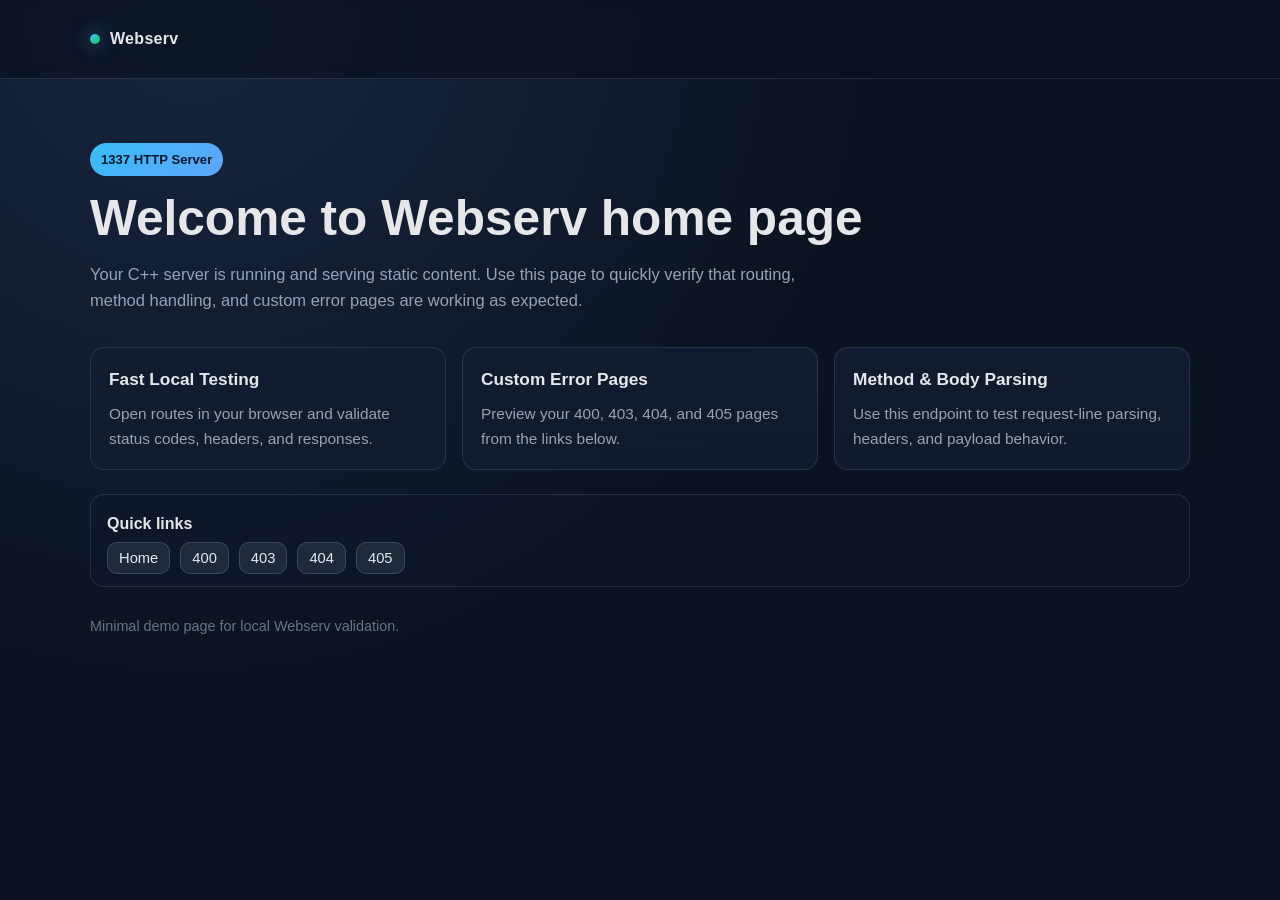
==== www/index.html @ ed0da94d "complete Httpresponse and errorPages" ====
<!DOCTYPE html>
<html lang="en">
<head>
    <meta charset="UTF-8">
    <meta name="viewport" content="width=device-width, initial-scale=1.0">
    <title>Webserv Home Page</title>
    <style>
        :root {
            --bg: #0b1220;
            --bg-soft: #111b2e;
            --card: #121c30;
            --text: #e5e7eb;
            --muted: #94a3b8;
            --accent: #38bdf8;
            --accent-2: #22c55e;
            --border: rgba(148, 163, 184, 0.18);
        }

        * {
            box-sizing: border-box;
            margin: 0;
            padding: 0;
        }

        body {
            font-family: "Inter", "Segoe UI", Arial, sans-serif;
            background: radial-gradient(circle at 15% 0%, #17263f 0%, var(--bg) 50%);
            color: var(--text);
            min-height: 100vh;
            line-height: 1.6;
        }

        .container {
            width: min(1100px, 92%);
            margin: 0 auto;
        }

        header {
            padding: 26px 0;
            border-bottom: 1px solid var(--border);
            background: rgba(11, 18, 32, 0.75);
            backdrop-filter: blur(5px);
            position: sticky;
            top: 0;
        }

        .brand {
            display: flex;
            align-items: center;
            gap: 10px;
            font-weight: 700;
            letter-spacing: 0.3px;
        }

        .dot {
            width: 10px;
            height: 10px;
            border-radius: 999px;
            background: linear-gradient(135deg, var(--accent), var(--accent-2));
            box-shadow: 0 0 18px rgba(56, 189, 248, 0.7);
        }

        main {
            padding: 64px 0 80px;
        }

        .hero {
            display: grid;
            gap: 14px;
            margin-bottom: 34px;
        }

        .badge {
            width: fit-content;
            font-size: 0.82rem;
            color: #0f172a;
            background: linear-gradient(135deg, var(--accent), #60a5fa);
            padding: 6px 11px;
            border-radius: 999px;
            font-weight: 700;
        }

        h1 {
            font-size: clamp(2rem, 6vw, 3.1rem);
            line-height: 1.15;
        }

        .subtitle {
            max-width: 760px;
            color: var(--muted);
            font-size: 1.03rem;
        }

        .grid {
            display: grid;
            grid-template-columns: repeat(auto-fit, minmax(240px, 1fr));
            gap: 16px;
            margin-top: 20px;
        }

        .card {
            background: linear-gradient(180deg, rgba(18, 28, 48, 0.95), rgba(18, 28, 48, 0.75));
            border: 1px solid var(--border);
            border-radius: 14px;
            padding: 18px;
            transition: transform 0.2s ease, border-color 0.2s ease;
        }

        .card:hover {
            transform: translateY(-3px);
            border-color: rgba(56, 189, 248, 0.45);
        }

        .card h2 {
            font-size: 1.08rem;
            margin-bottom: 8px;
        }

        .card p {
            color: var(--muted);
            font-size: 0.96rem;
        }

        .routes {
            margin-top: 24px;
            padding: 16px;
            border: 1px solid var(--border);
            border-radius: 14px;
            background: rgba(15, 23, 42, 0.55);
        }

        .routes h3 {
            margin-bottom: 8px;
            font-size: 1rem;
        }

        .routes ul {
            list-style: none;
            display: flex;
            flex-wrap: wrap;
            gap: 10px;
        }

        .routes a {
            text-decoration: none;
            color: #e2e8f0;
            background: #1e293b;
            border: 1px solid rgba(148, 163, 184, 0.25);
            padding: 7px 11px;
            border-radius: 10px;
            font-size: 0.92rem;
        }

        .routes a:hover {
            border-color: rgba(56, 189, 248, 0.55);
            color: #bae6fd;
        }

        footer {
            margin-top: 28px;
            color: #64748b;
            font-size: 0.9rem;
        }
    </style>
</head>
<body>
    <header>
        <div class="container brand">
            <span class="dot"></span>
            <span>Webserv</span>
        </div>
    </header>

    <main class="container">
        <section class="hero">
            <span class="badge">1337 HTTP Server</span>
            <h1>Welcome to Webserv home page</h1>
            <p class="subtitle">
                Your C++ server is running and serving static content. Use this page to quickly verify
                that routing, method handling, and custom error pages are working as expected.
            </p>
        </section>

        <section class="grid">
            <article class="card">
                <h2>Fast Local Testing</h2>
                <p>Open routes in your browser and validate status codes, headers, and responses.</p>
            </article>
            <article class="card">
                <h2>Custom Error Pages</h2>
                <p>Preview your 400, 403, 404, and 405 pages from the links below.</p>
            </article>
            <article class="card">
                <h2>Method & Body Parsing</h2>
                <p>Use this endpoint to test request-line parsing, headers, and payload behavior.</p>
            </article>
        </section>

        <section class="routes">
            <h3>Quick links</h3>
            <ul>
                <li><a href="/">Home</a></li>
                <li><a href="/error/400.html">400</a></li>
                <li><a href="/error/403.html">403</a></li>
                <li><a href="/error/404.html">404</a></li>
                <li><a href="/error/405.html">405</a></li>
            </ul>
        </section>

        <footer>
            Minimal demo page for local Webserv validation.
        </footer>
    </main>
</body>
</html>
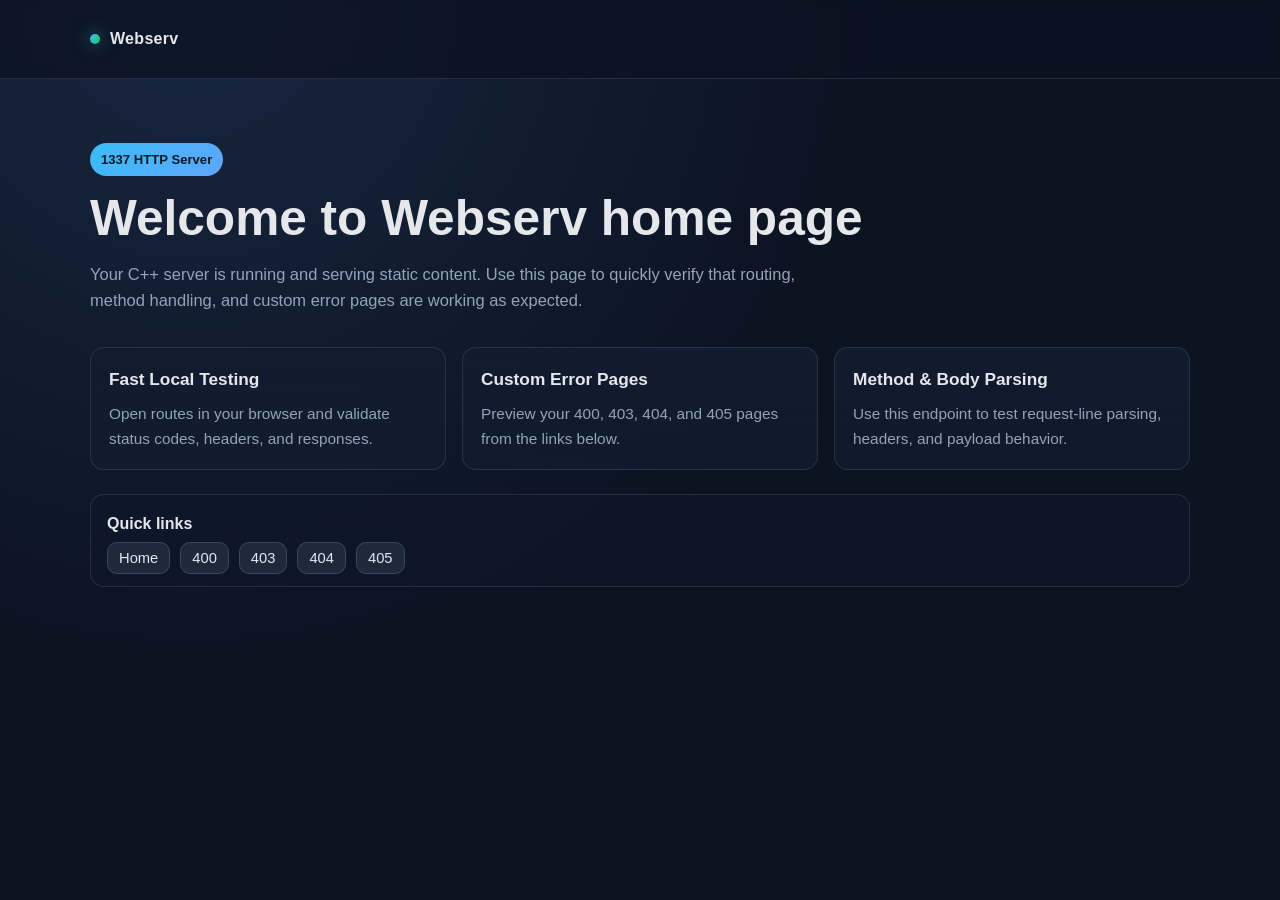
==== commit 882a9edc: "update errorResponse" ====
--- a/www/index.html
+++ b/www/index.html
@@ -206,10 +206,6 @@
                 <li><a href="/error/405.html">405</a></li>
             </ul>
         </section>
-
-        <footer>
-            Minimal demo page for local Webserv validation.
-        </footer>
     </main>
 </body>
 </html>
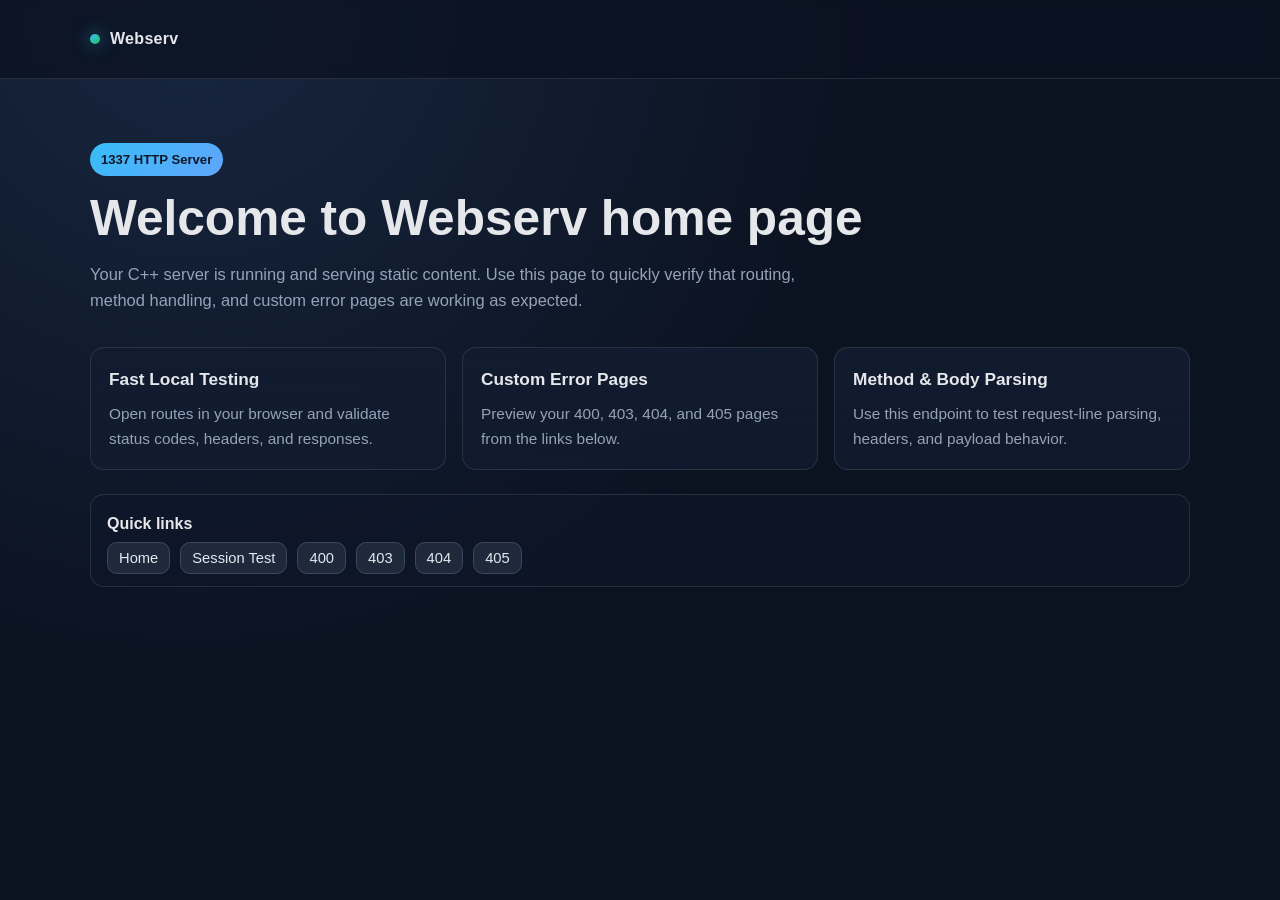
==== commit 09e63339: "implement session management and update HTTP request/response handling" ====
--- a/www/index.html
+++ b/www/index.html
@@ -200,6 +200,7 @@
             <h3>Quick links</h3>
             <ul>
                 <li><a href="/">Home</a></li>
+                <li><a href="/counter">Session Test</a></li>
                 <li><a href="/error/400.html">400</a></li>
                 <li><a href="/error/403.html">403</a></li>
                 <li><a href="/error/404.html">404</a></li>
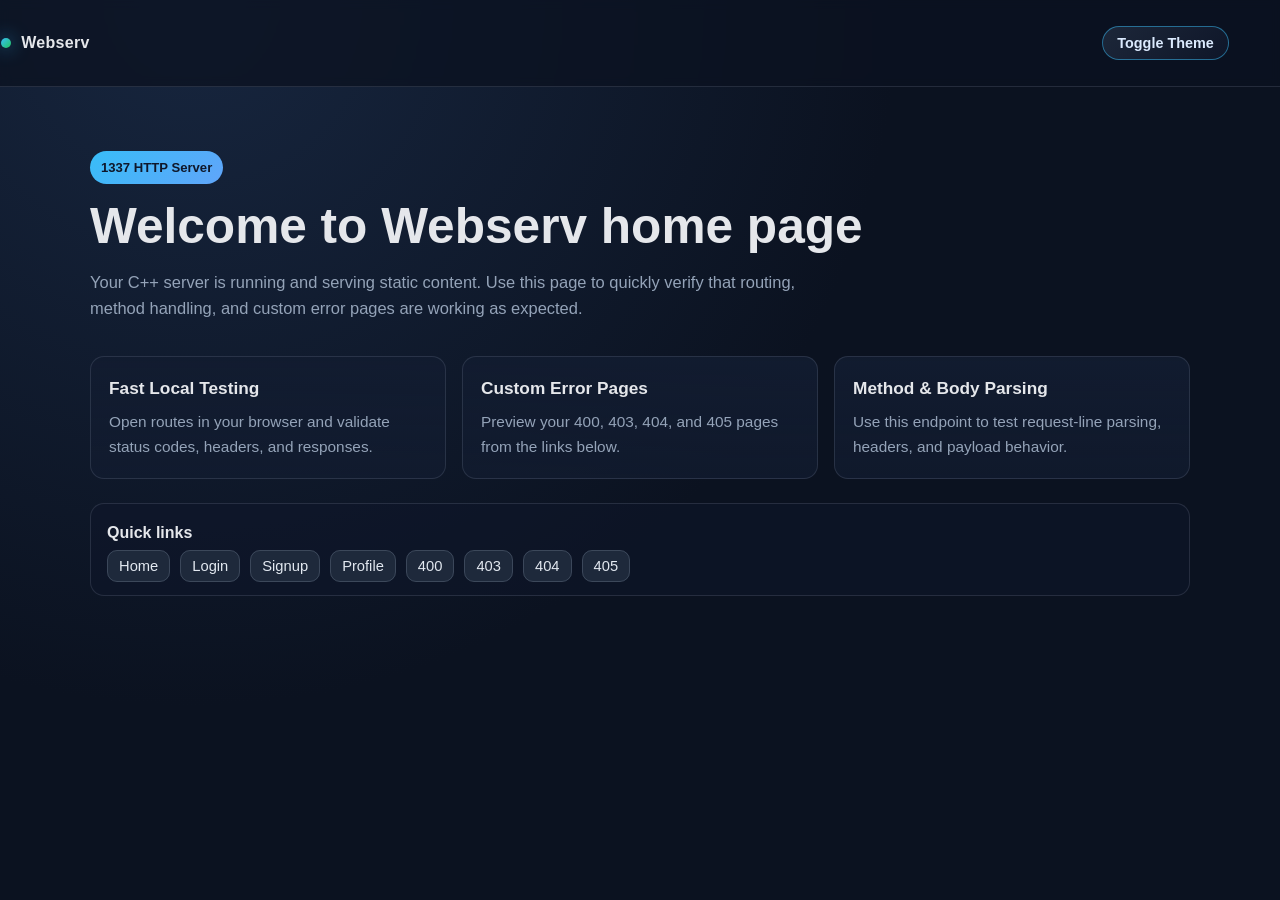
==== commit ac393d80: "add login/signup flow with cookie-based redirects and theme toggle" ====
--- a/www/index.html
+++ b/www/index.html
@@ -3,171 +3,20 @@
 <head>
     <meta charset="UTF-8">
     <meta name="viewport" content="width=device-width, initial-scale=1.0">
+    <link rel="stylesheet" href="style/style.css">
+    <link rel="icon" type="image/x-icon" href="favicon.ico">
     <title>Webserv Home Page</title>
-    <style>
-        :root {
-            --bg: #0b1220;
-            --bg-soft: #111b2e;
-            --card: #121c30;
-            --text: #e5e7eb;
-            --muted: #94a3b8;
-            --accent: #38bdf8;
-            --accent-2: #22c55e;
-            --border: rgba(148, 163, 184, 0.18);
-        }
-
-        * {
-            box-sizing: border-box;
-            margin: 0;
-            padding: 0;
-        }
-
-        body {
-            font-family: "Inter", "Segoe UI", Arial, sans-serif;
-            background: radial-gradient(circle at 15% 0%, #17263f 0%, var(--bg) 50%);
-            color: var(--text);
-            min-height: 100vh;
-            line-height: 1.6;
-        }
-
-        .container {
-            width: min(1100px, 92%);
-            margin: 0 auto;
-        }
-
-        header {
-            padding: 26px 0;
-            border-bottom: 1px solid var(--border);
-            background: rgba(11, 18, 32, 0.75);
-            backdrop-filter: blur(5px);
-            position: sticky;
-            top: 0;
-        }
-
-        .brand {
-            display: flex;
-            align-items: center;
-            gap: 10px;
-            font-weight: 700;
-            letter-spacing: 0.3px;
-        }
-
-        .dot {
-            width: 10px;
-            height: 10px;
-            border-radius: 999px;
-            background: linear-gradient(135deg, var(--accent), var(--accent-2));
-            box-shadow: 0 0 18px rgba(56, 189, 248, 0.7);
-        }
-
-        main {
-            padding: 64px 0 80px;
-        }
-
-        .hero {
-            display: grid;
-            gap: 14px;
-            margin-bottom: 34px;
-        }
-
-        .badge {
-            width: fit-content;
-            font-size: 0.82rem;
-            color: #0f172a;
-            background: linear-gradient(135deg, var(--accent), #60a5fa);
-            padding: 6px 11px;
-            border-radius: 999px;
-            font-weight: 700;
-        }
-
-        h1 {
-            font-size: clamp(2rem, 6vw, 3.1rem);
-            line-height: 1.15;
-        }
-
-        .subtitle {
-            max-width: 760px;
-            color: var(--muted);
-            font-size: 1.03rem;
-        }
-
-        .grid {
-            display: grid;
-            grid-template-columns: repeat(auto-fit, minmax(240px, 1fr));
-            gap: 16px;
-            margin-top: 20px;
-        }
-
-        .card {
-            background: linear-gradient(180deg, rgba(18, 28, 48, 0.95), rgba(18, 28, 48, 0.75));
-            border: 1px solid var(--border);
-            border-radius: 14px;
-            padding: 18px;
-            transition: transform 0.2s ease, border-color 0.2s ease;
-        }
-
-        .card:hover {
-            transform: translateY(-3px);
-            border-color: rgba(56, 189, 248, 0.45);
-        }
-
-        .card h2 {
-            font-size: 1.08rem;
-            margin-bottom: 8px;
-        }
-
-        .card p {
-            color: var(--muted);
-            font-size: 0.96rem;
-        }
-
-        .routes {
-            margin-top: 24px;
-            padding: 16px;
-            border: 1px solid var(--border);
-            border-radius: 14px;
-            background: rgba(15, 23, 42, 0.55);
-        }
-
-        .routes h3 {
-            margin-bottom: 8px;
-            font-size: 1rem;
-        }
-
-        .routes ul {
-            list-style: none;
-            display: flex;
-            flex-wrap: wrap;
-            gap: 10px;
-        }
-
-        .routes a {
-            text-decoration: none;
-            color: #e2e8f0;
-            background: #1e293b;
-            border: 1px solid rgba(148, 163, 184, 0.25);
-            padding: 7px 11px;
-            border-radius: 10px;
-            font-size: 0.92rem;
-        }
-
-        .routes a:hover {
-            border-color: rgba(56, 189, 248, 0.55);
-            color: #bae6fd;
-        }
-
-        footer {
-            margin-top: 28px;
-            color: #64748b;
-            font-size: 0.9rem;
-        }
-    </style>
 </head>
-<body>
+<body class="theme-dark">
     <header>
-        <div class="container brand">
-            <span class="dot"></span>
-            <span>Webserv</span>
+        <div class="header-inner">
+            <div class="container brand">
+                <span class="dot"></span>
+                <span>Webserv</span>
+            </div>
+            <form action="/toggle-theme" method="post" class="theme-toggle-form">
+                <button type="submit" class="theme-toggle-btn">Toggle Theme</button>
+            </form>
         </div>
     </header>
 
@@ -200,7 +49,9 @@
             <h3>Quick links</h3>
             <ul>
                 <li><a href="/">Home</a></li>
-                <li><a href="/counter">Session Test</a></li>
+                <li><a href="/login.html">Login</a></li>
+                <li><a href="/signup.html">Signup</a></li>
+                <li><a href="/profile.html">Profile</a></li>
                 <li><a href="/error/400.html">400</a></li>
                 <li><a href="/error/403.html">403</a></li>
                 <li><a href="/error/404.html">404</a></li>
--- a/www/style/style.css
+++ b/www/style/style.css
@@ -0,0 +1,246 @@
+:root {
+    --bg: #0b1220;
+    --bg-soft: #111b2e;
+    --card: #121c30;
+    --text: #e5e7eb;
+    --muted: #94a3b8;
+    --accent: #38bdf8;
+    --accent-2: #22c55e;
+    --border: rgba(148, 163, 184, 0.18);
+}
+
+body.theme-light {
+    --bg: #f8fafc;
+    --bg-soft: #ffffff;
+    --card: #ffffff;
+    --text: #0f172a;
+    --muted: #475569;
+    --accent: #0ea5e9;
+    --accent-2: #10b981;
+    --border: rgba(15, 23, 42, 0.12);
+}
+
+* {
+    box-sizing: border-box;
+    margin: 0;
+    padding: 0;
+}
+
+.header-inner {
+    display: flex;
+    align-items: center;
+    justify-content: space-between;
+}
+
+header {
+    padding: 26px 0;
+    border-bottom: 1px solid var(--border);
+    background: rgba(11, 18, 32, 0.75);
+    backdrop-filter: blur(5px);
+    position: sticky;
+    top: 0;
+}
+
+body {
+    font-family: "Inter", "Segoe UI", Arial, sans-serif;
+    background: radial-gradient(circle at 15% 0%, #17263f 0%, var(--bg) 50%);
+    color: var(--text);
+    min-height: 100vh;
+    line-height: 1.6;
+}
+
+.container {
+    width: min(1100px, 92%);
+    margin: 0 auto;
+}
+
+header {
+    padding: 26px 0;
+    border-bottom: 1px solid var(--border);
+    background: rgba(11, 18, 32, 0.75);
+    backdrop-filter: blur(5px);
+    position: sticky;
+    top: 0;
+}
+
+.brand {
+    display: flex;
+    align-items: center;
+    gap: 10px;
+    font-weight: 700;
+    letter-spacing: 0.3px;
+}
+
+.dot {
+    width: 10px;
+    height: 10px;
+    border-radius: 999px;
+    background: linear-gradient(135deg, var(--accent), var(--accent-2));
+    box-shadow: 0 0 18px rgba(56, 189, 248, 0.7);
+}
+
+.theme-toggle-form {
+    margin-right: 4%;
+}
+
+.theme-toggle-btn {
+    border: 1px solid rgba(56, 189, 248, 0.5);
+    border-radius: 999px;
+    padding: 8px 14px;
+    font-size: 0.9rem;
+    font-weight: 700;
+    color: #dbeafe;
+    background: linear-gradient(135deg, rgba(30, 41, 59, 0.95), rgba(15, 23, 42, 0.95));
+    cursor: pointer;
+    transition: border-color 0.2s ease, color 0.2s ease, transform 0.2s ease;
+}
+
+.theme-toggle-btn:hover {
+    border-color: rgba(56, 189, 248, 0.85);
+    color: #bae6fd;
+    transform: translateY(-1px);
+}
+
+.theme-toggle-btn:focus {
+    outline: none;
+    box-shadow: 0 0 0 3px rgba(56, 189, 248, 0.25);
+}
+
+main {
+    padding: 64px 0 80px;
+}
+
+.hero {
+    display: grid;
+    gap: 14px;
+    margin-bottom: 34px;
+}
+
+.badge {
+    width: fit-content;
+    font-size: 0.82rem;
+    color: #0f172a;
+    background: linear-gradient(135deg, var(--accent), #60a5fa);
+    padding: 6px 11px;
+    border-radius: 999px;
+    font-weight: 700;
+}
+
+h1 {
+    font-size: clamp(2rem, 6vw, 3.1rem);
+    line-height: 1.15;
+}
+
+.subtitle {
+    max-width: 760px;
+    color: var(--muted);
+    font-size: 1.03rem;
+}
+
+.grid {
+    display: grid;
+    grid-template-columns: repeat(auto-fit, minmax(240px, 1fr));
+    gap: 16px;
+    margin-top: 20px;
+}
+
+.card {
+    background: linear-gradient(180deg, rgba(18, 28, 48, 0.95), rgba(18, 28, 48, 0.75));
+    border: 1px solid var(--border);
+    border-radius: 14px;
+    padding: 18px;
+    transition: transform 0.2s ease, border-color 0.2s ease;
+}
+
+.card:hover {
+    transform: translateY(-3px);
+    border-color: rgba(56, 189, 248, 0.45);
+}
+
+.card h2 {
+    font-size: 1.08rem;
+    margin-bottom: 8px;
+}
+
+.card p {
+    color: var(--muted);
+    font-size: 0.96rem;
+}
+
+.routes {
+    margin-top: 24px;
+    padding: 16px;
+    border: 1px solid var(--border);
+    border-radius: 14px;
+    background: rgba(15, 23, 42, 0.55);
+}
+
+.routes h3 {
+    margin-bottom: 8px;
+    font-size: 1rem;
+}
+
+.routes ul {
+    list-style: none;
+    display: flex;
+    flex-wrap: wrap;
+    gap: 10px;
+}
+
+.routes a {
+    text-decoration: none;
+    color: #e2e8f0;
+    background: #1e293b;
+    border: 1px solid rgba(148, 163, 184, 0.25);
+    padding: 7px 11px;
+    border-radius: 10px;
+    font-size: 0.92rem;
+}
+
+.routes a:hover {
+    border-color: rgba(56, 189, 248, 0.55);
+    color: #bae6fd;
+}
+
+footer {
+    margin-top: 28px;
+    color: #64748b;
+    font-size: 0.9rem;
+}
+
+body.theme-light {
+    background: radial-gradient(circle at 15% 0%, #dbeafe 0%, var(--bg) 55%);
+}
+
+body.theme-light header {
+    background: rgba(255, 255, 255, 0.86);
+}
+
+body.theme-light .theme-toggle-btn {
+    color: #0f172a;
+    background: linear-gradient(135deg, #ffffff, #f1f5f9);
+    border-color: rgba(14, 165, 233, 0.4);
+}
+
+body.theme-light .theme-toggle-btn:hover {
+    color: #0369a1;
+    border-color: rgba(14, 165, 233, 0.75);
+}
+
+body.theme-light .card {
+    background: linear-gradient(180deg, #ffffff, #f8fafc);
+}
+
+body.theme-light .routes {
+    background: rgba(255, 255, 255, 0.9);
+}
+
+body.theme-light .routes a {
+    color: #0f172a;
+    background: #f1f5f9;
+    border-color: rgba(15, 23, 42, 0.12);
+}
+
+body.theme-light .routes a:hover {
+    color: #0c4a6e;
+}
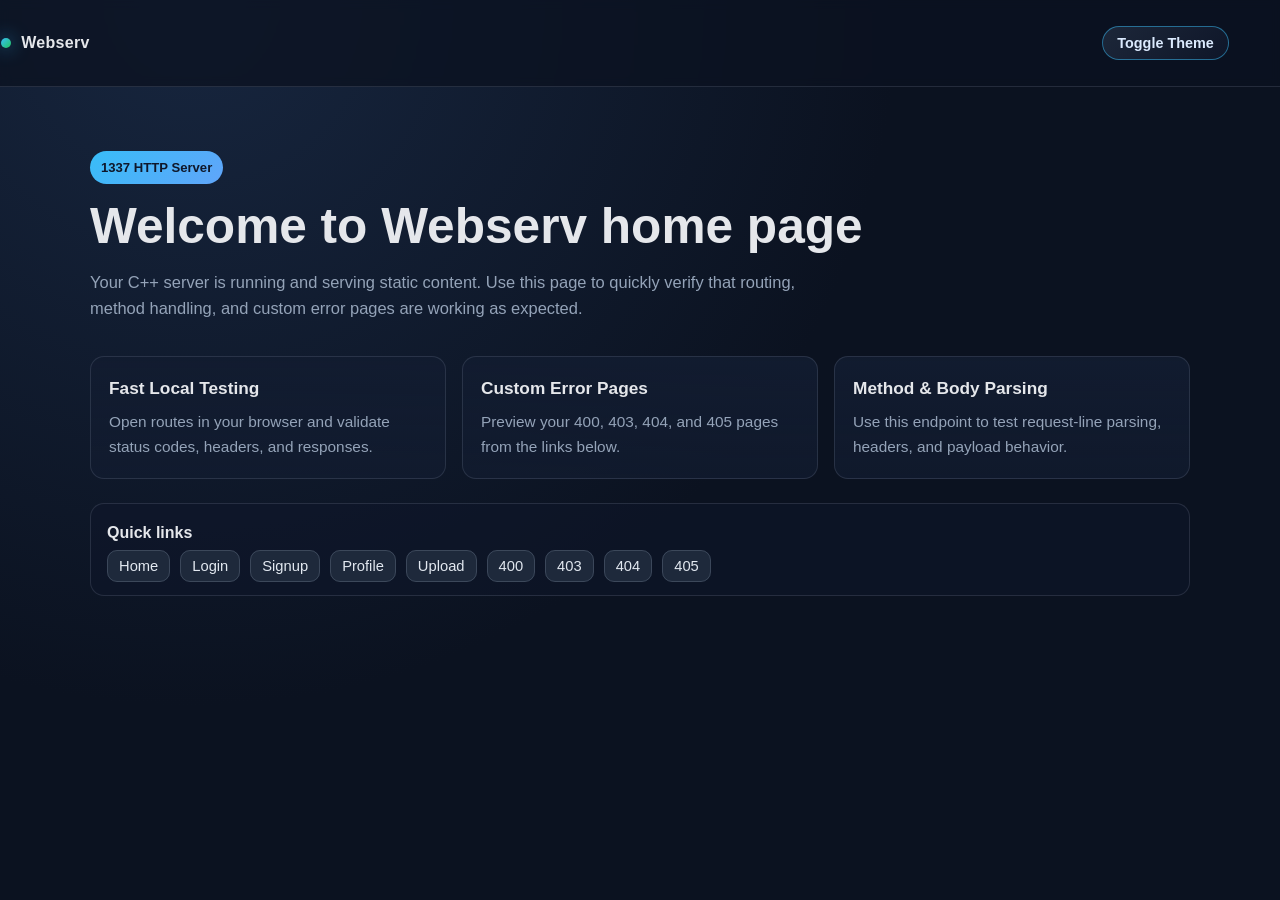
==== commit 76433c30: "implement file upload functionality" ====
--- a/www/index.html
+++ b/www/index.html
@@ -52,6 +52,7 @@
                 <li><a href="/login.html">Login</a></li>
                 <li><a href="/signup.html">Signup</a></li>
                 <li><a href="/profile.html">Profile</a></li>
+                <li><a href="/upload.html">Upload</a></li>
                 <li><a href="/error/400.html">400</a></li>
                 <li><a href="/error/403.html">403</a></li>
                 <li><a href="/error/404.html">404</a></li>
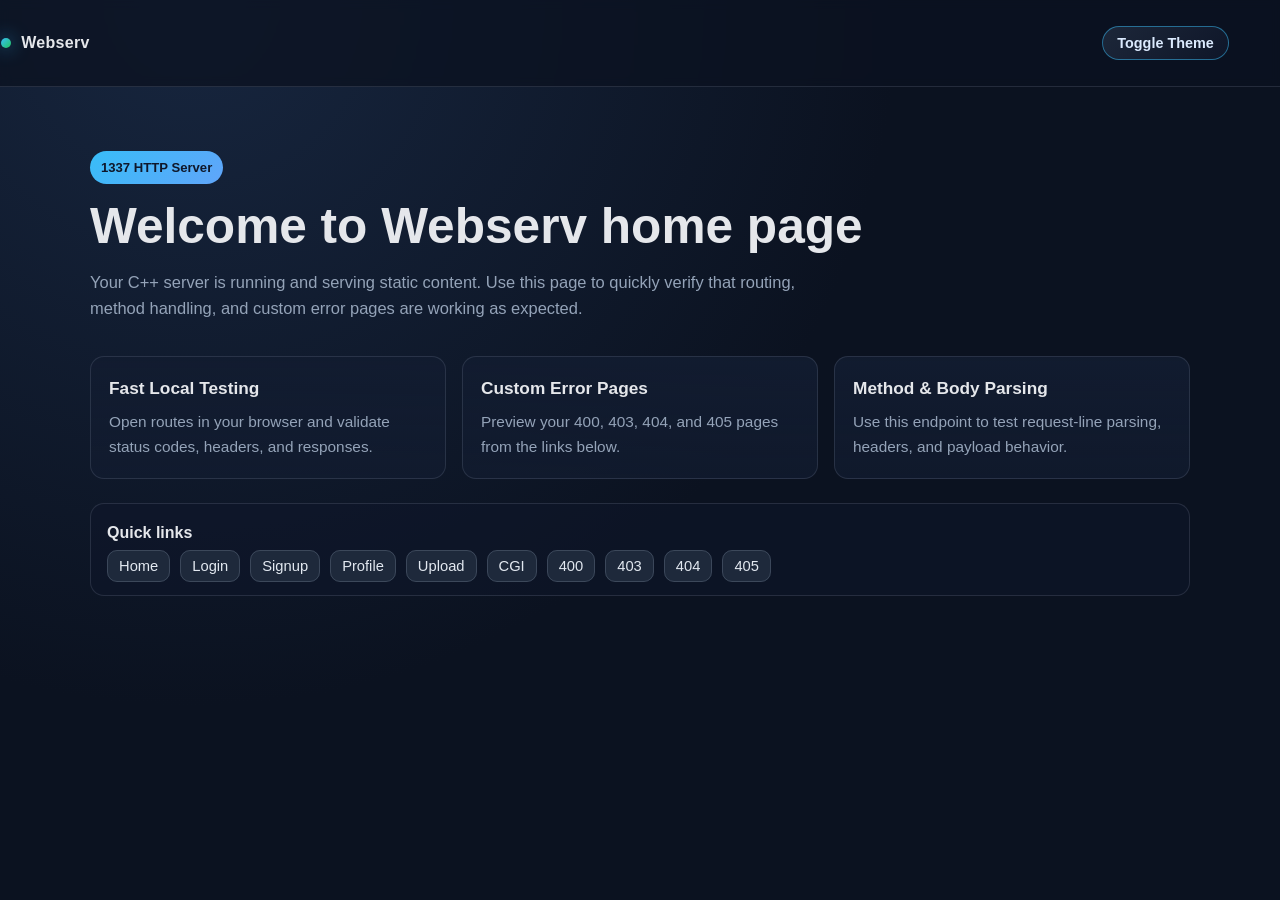
==== commit dcac1c9c: "feat: implement full CGI support and modular HTTP request/response handling in the server" ====
--- a/www/index.html
+++ b/www/index.html
@@ -53,6 +53,7 @@
                 <li><a href="/signup.html">Signup</a></li>
                 <li><a href="/profile.html">Profile</a></li>
                 <li><a href="/upload.html">Upload</a></li>
+                <li><a href="/cgi.html">CGI</a></li>
                 <li><a href="/error/400.html">400</a></li>
                 <li><a href="/error/403.html">403</a></li>
                 <li><a href="/error/404.html">404</a></li>
